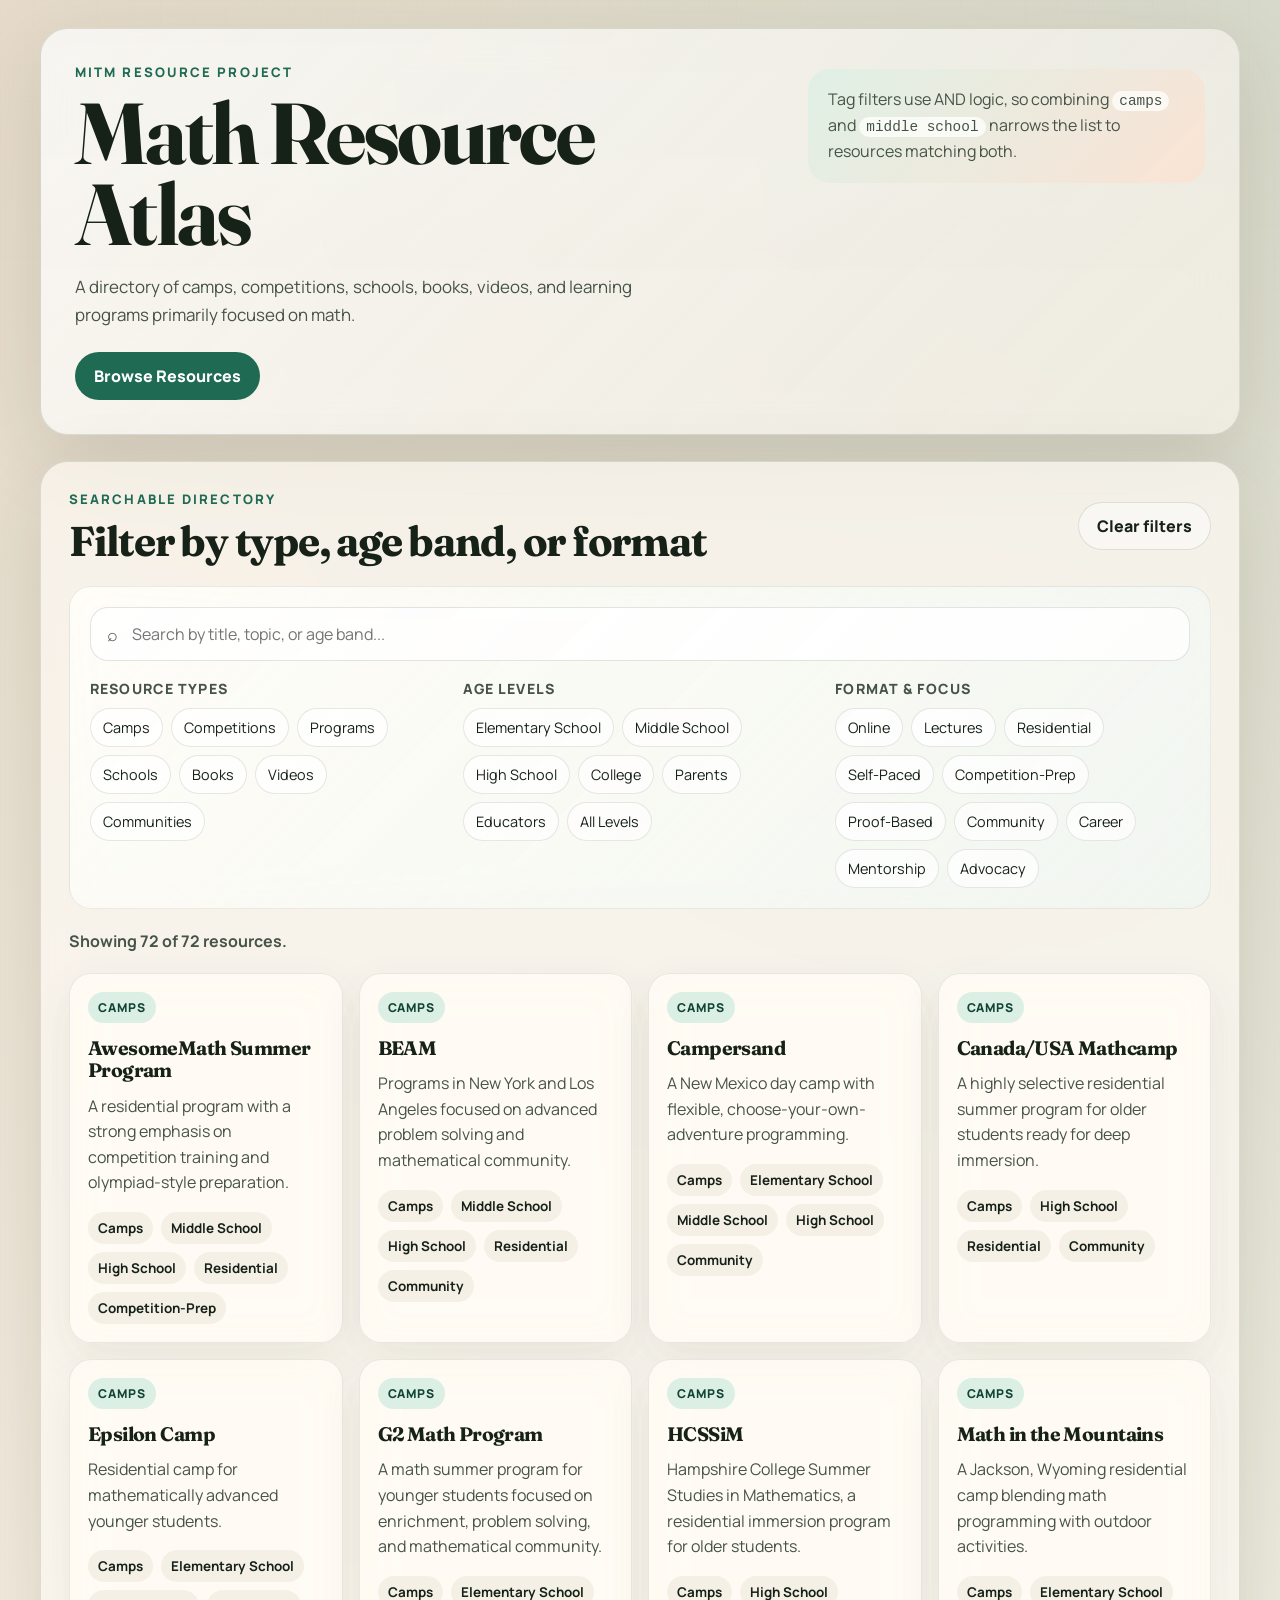
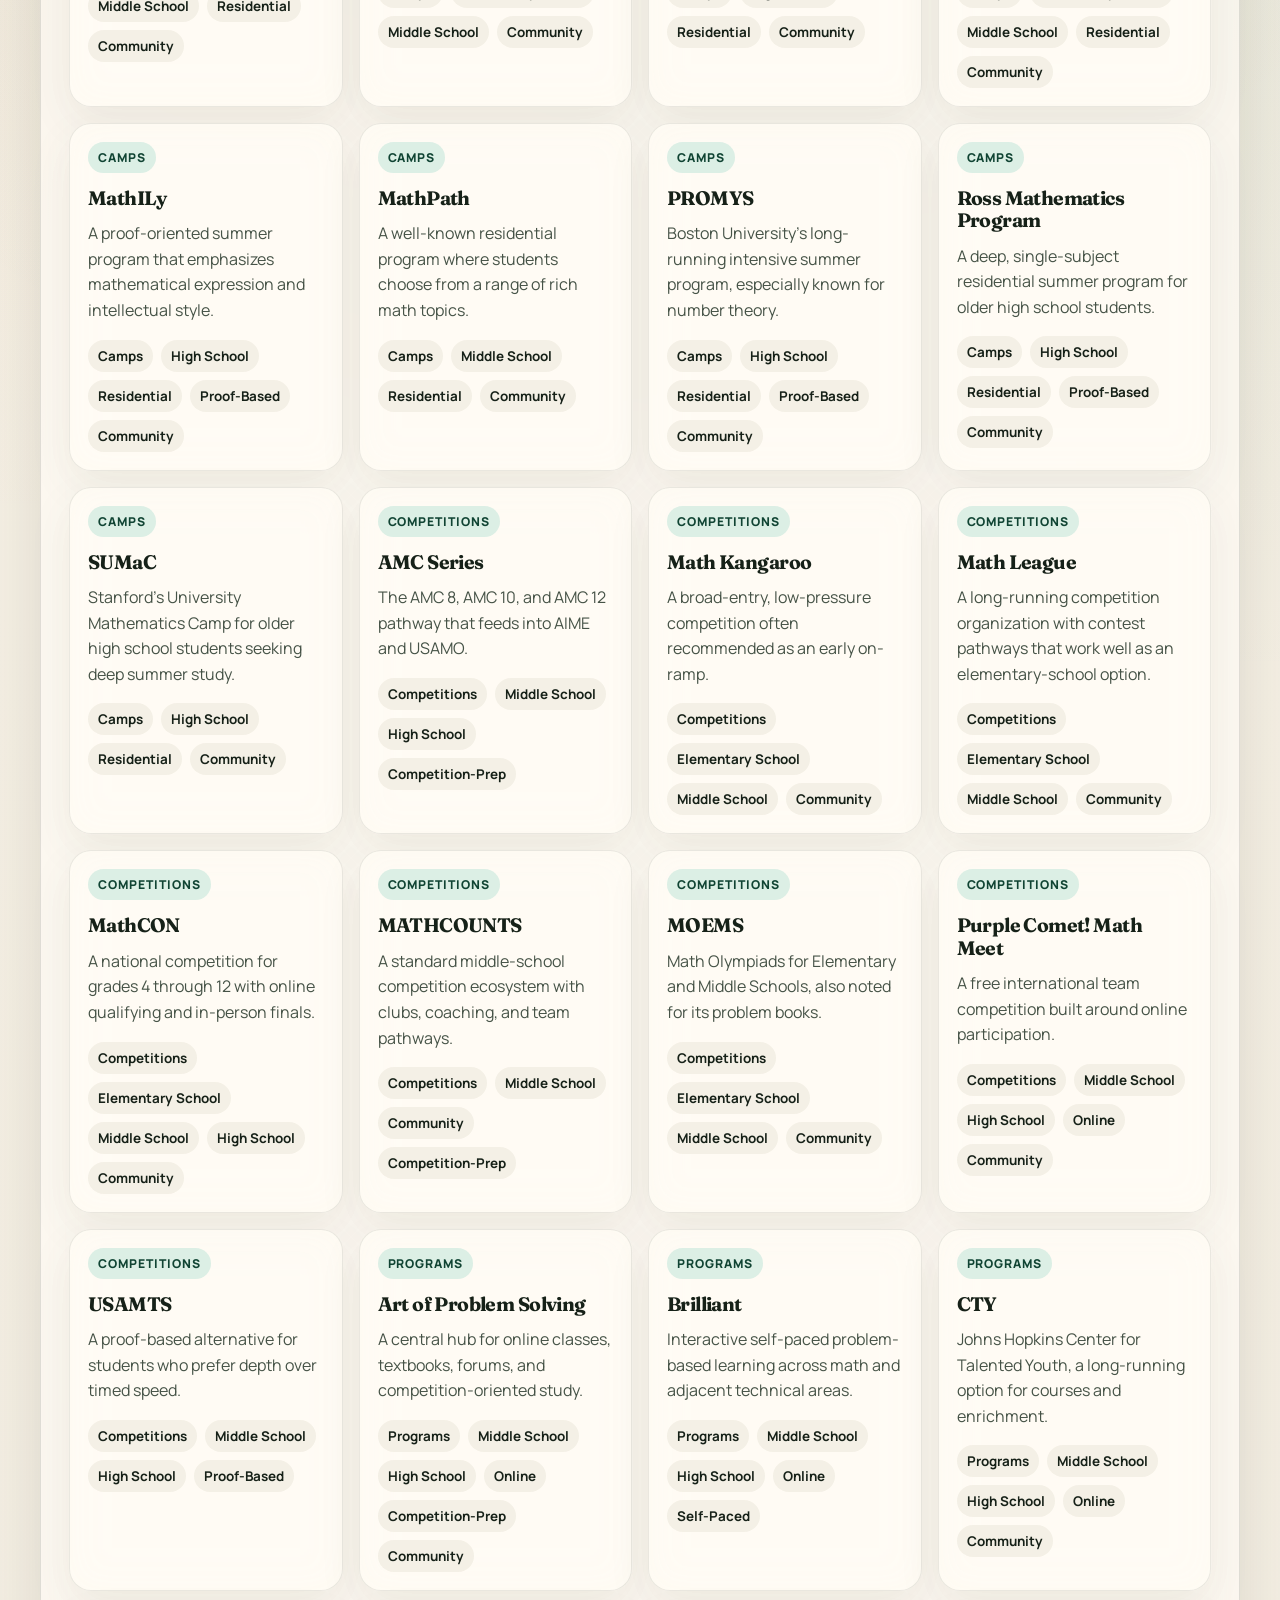
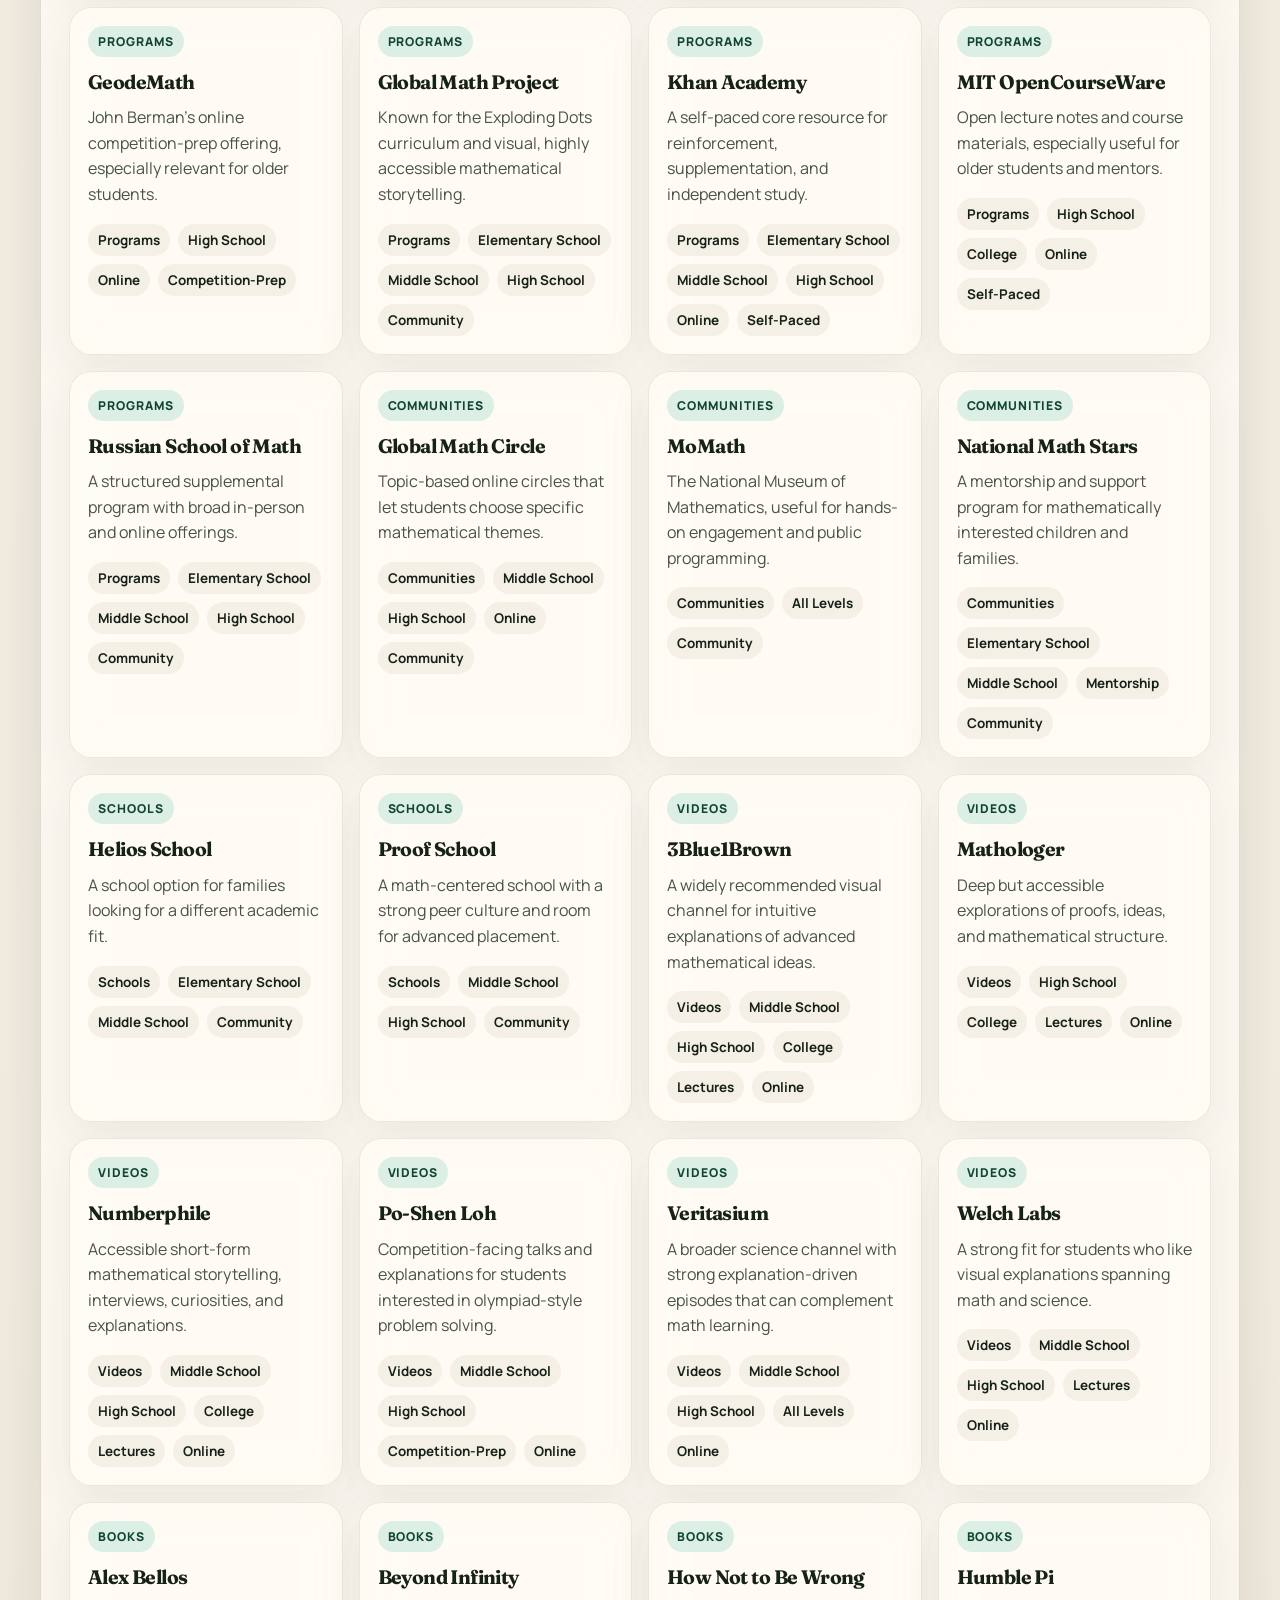
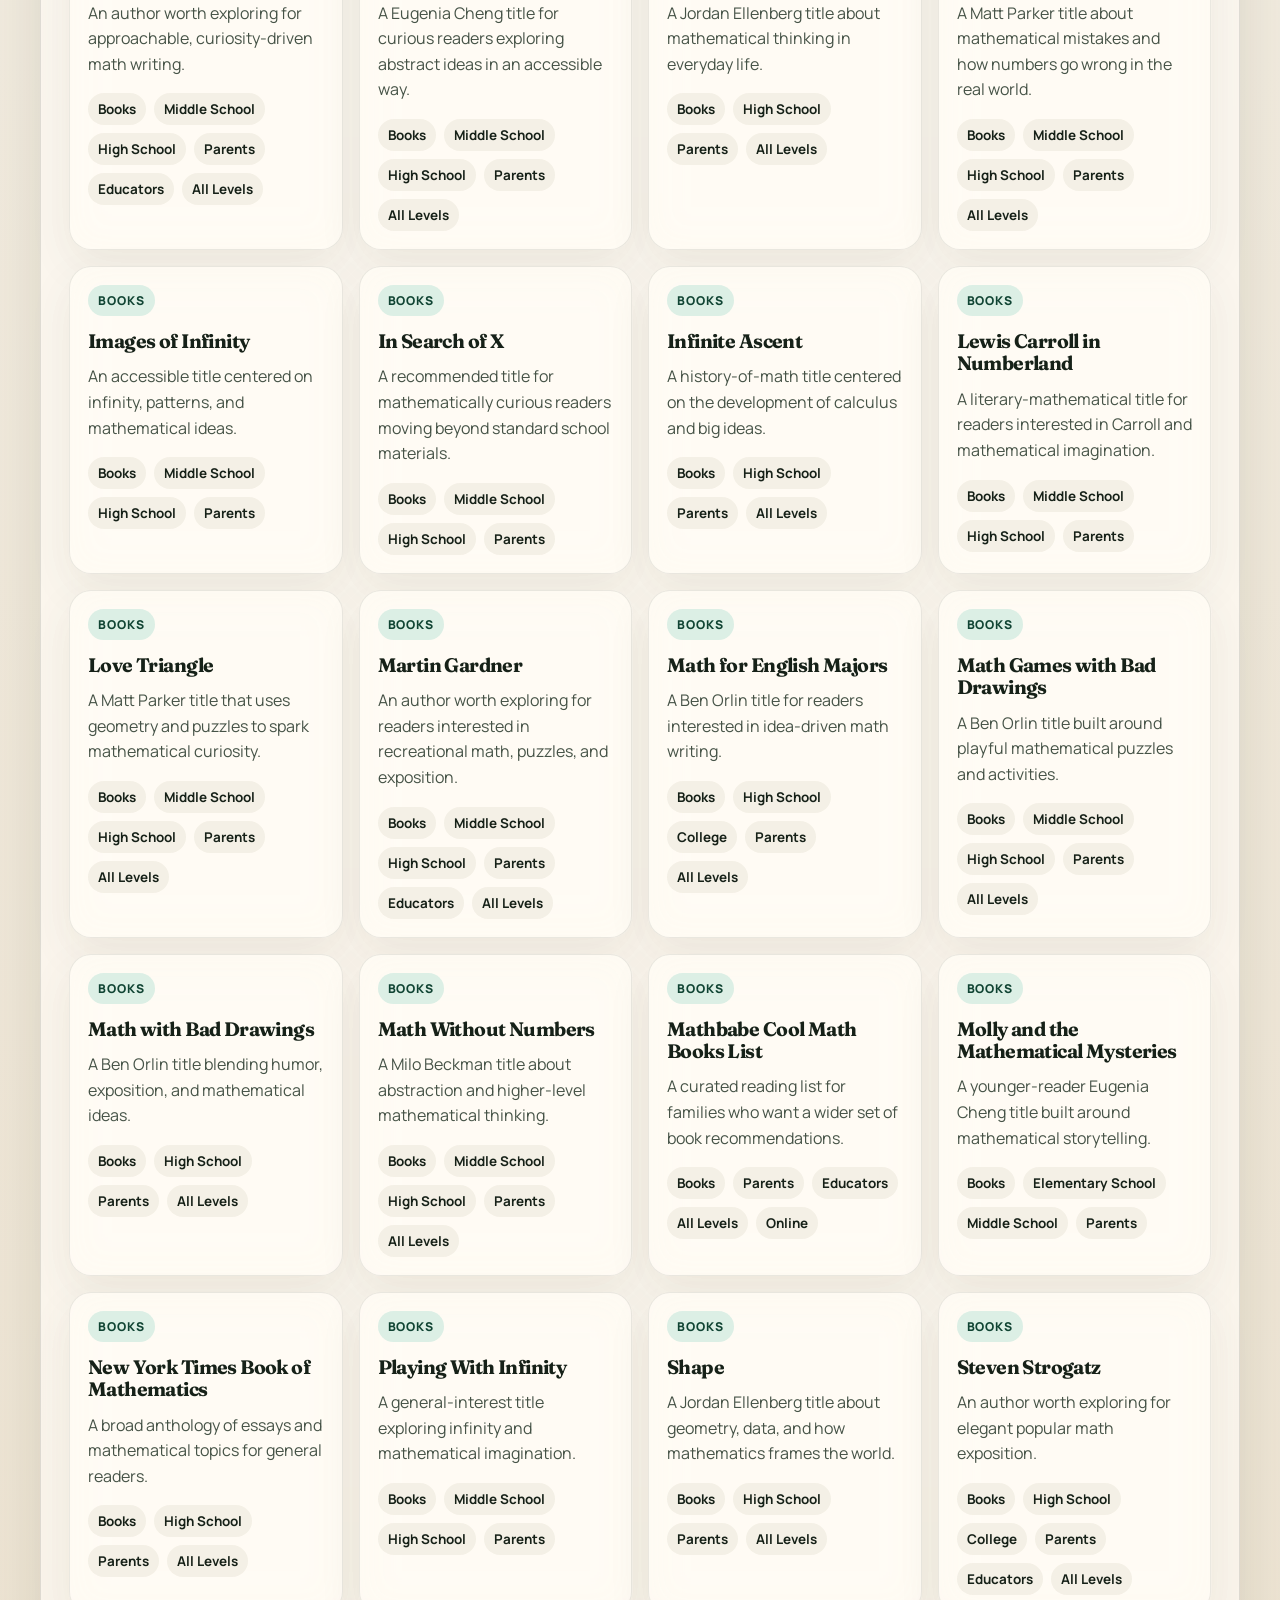
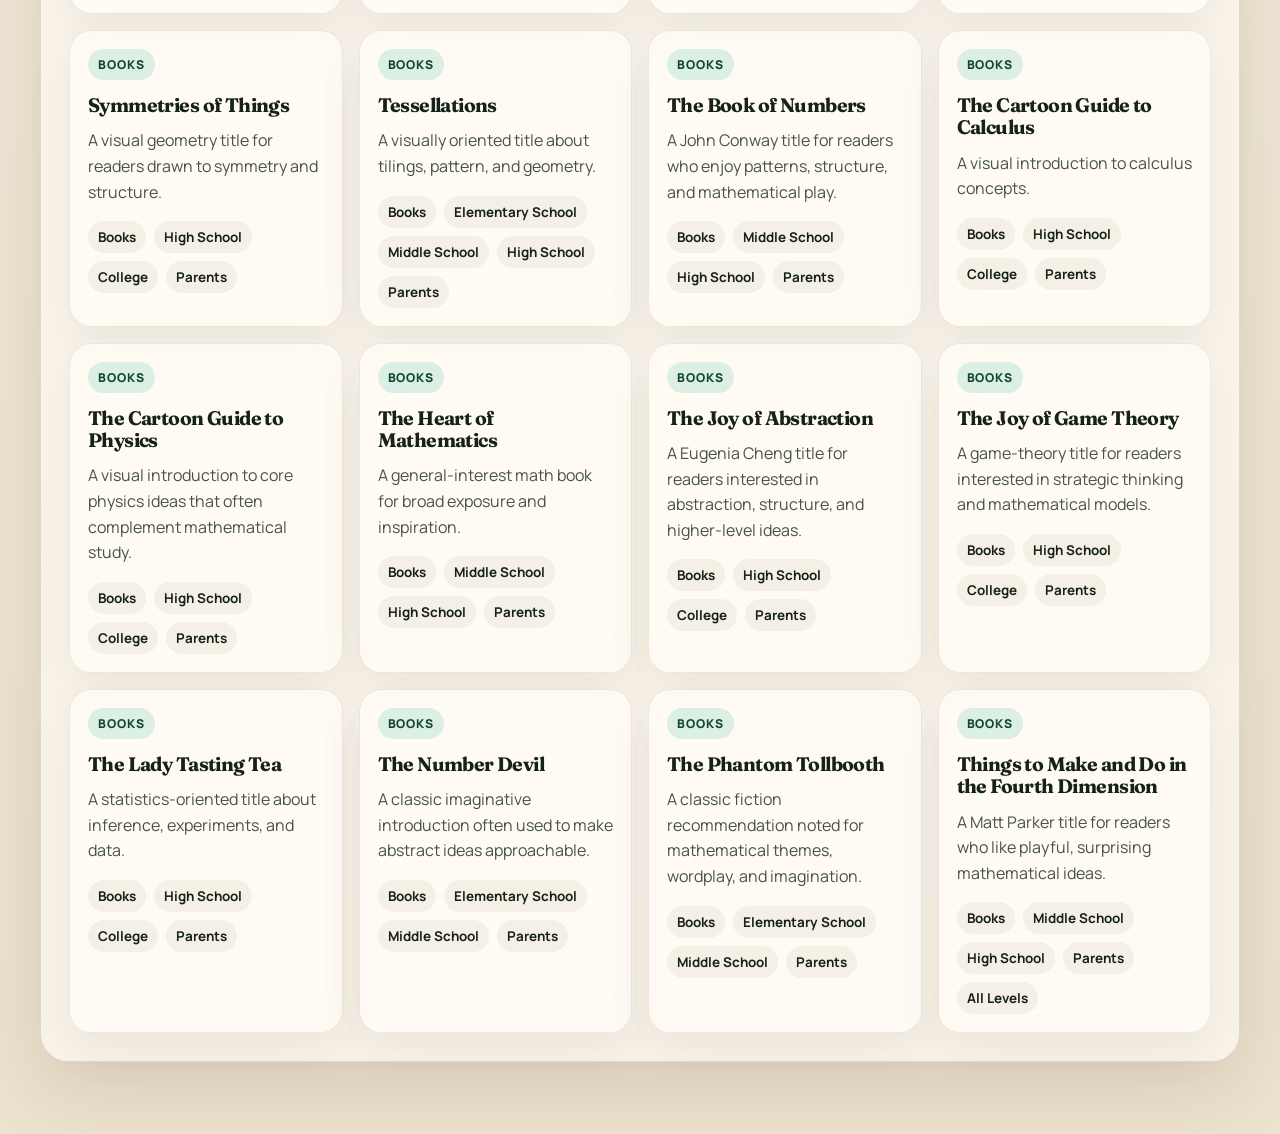
==== index.html @ 4376281f "Initial math resource site" ====
<!doctype html>
<html lang="en">
  <head>
    <meta charset="UTF-8" />
    <meta name="viewport" content="width=device-width, initial-scale=1.0" />
    <title>MITM Math Resource Atlas</title>
    <meta
      name="description"
      content="A directory of camps, competitions, schools, books, videos, and learning programs primarily focused on math."
    />
    <link
      rel="icon"
      href="data:image/svg+xml,%3Csvg xmlns='http://www.w3.org/2000/svg' viewBox='0 0 64 64'%3E%3Crect width='64' height='64' rx='16' fill='%231f6a53'/%3E%3Cpath d='M18 46V18h6l8 18 8-18h6v28h-5V28l-7 15h-4l-7-15v18z' fill='%23fff7ef'/%3E%3C/svg%3E"
    />
    <link rel="preconnect" href="https://fonts.googleapis.com" />
    <link rel="preconnect" href="https://fonts.gstatic.com" crossorigin />
    <link
      href="https://fonts.googleapis.com/css2?family=Fraunces:opsz,wght@9..144,600;9..144,700&family=Manrope:wght@400;500;700;800&display=swap"
      rel="stylesheet"
    />
    <link rel="stylesheet" href="./styles.css" />
  </head>
  <body>
    <div class="page-shell">
      <header class="hero">
        <div class="hero-copy">
          <p class="eyebrow">MITM Resource Project</p>
          <h1>Math Resource Atlas</h1>
          <p class="lede">
            A directory of camps, competitions, schools, books, videos, and
            learning programs primarily focused on math.
          </p>
          <div class="hero-actions">
            <a class="button button-primary" href="#directory">
              Browse Resources
            </a>
          </div>
        </div>
        <div class="hero-panel">
          <p class="panel-note">
            Tag filters use AND logic, so combining
            <code>camps</code> and <code>middle school</code> narrows the list
            to resources matching both.
          </p>
        </div>
      </header>

      <main>
        <section id="directory" class="directory-section">
          <div class="section-heading directory-heading">
            <div>
              <p class="eyebrow">Searchable Directory</p>
              <h2>Filter by type, age band, or format</h2>
            </div>
            <button id="clear-filters" class="button button-tertiary" type="button">
              Clear filters
            </button>
          </div>

          <div class="control-panel">
            <label class="search-wrap" for="search-input">
              <span class="search-icon" aria-hidden="true">⌕</span>
              <input
                id="search-input"
                type="search"
                placeholder="Search by title, topic, or age band..."
                autocomplete="off"
              />
            </label>

            <div class="filter-columns">
              <div class="filter-group">
                <h3>Resource Types</h3>
                <div id="type-filters" class="chip-row"></div>
              </div>
              <div class="filter-group">
                <h3>Age Levels</h3>
                <div id="age-filters" class="chip-row"></div>
              </div>
              <div class="filter-group">
                <h3>Format & Focus</h3>
                <div id="focus-filters" class="chip-row"></div>
              </div>
            </div>
          </div>

          <div class="results-bar">
            <p id="results-copy">Loading resources...</p>
          </div>

          <div id="resource-grid" class="resource-grid" aria-live="polite"></div>
          <div id="empty-state" class="empty-state" hidden>
            <h3>No resources match the current filters.</h3>
            <p>Try clearing a tag or broadening the search terms.</p>
          </div>
        </section>
      </main>
    </div>

    <script defer src="./resources.js"></script>
    <script defer src="./app.js"></script>
  </body>
</html>
---- styles.css ----
:root {
  --bg: #f4efe4;
  --bg-strong: #efe6d6;
  --paper: rgba(255, 252, 245, 0.82);
  --ink: #162118;
  --ink-soft: #465347;
  --line: rgba(22, 33, 24, 0.12);
  --accent: #1f6a53;
  --accent-strong: #104433;
  --accent-soft: #dcefe5;
  --sun: #c96e3b;
  --sun-soft: #fde2d1;
  --shadow: 0 24px 80px rgba(47, 37, 17, 0.13);
  --radius-xl: 28px;
  --radius-lg: 22px;
  --radius-md: 16px;
  --radius-sm: 999px;
}

* {
  box-sizing: border-box;
}

html {
  scroll-behavior: smooth;
}

body {
  margin: 0;
  min-height: 100vh;
  color: var(--ink);
  font-family: "Manrope", sans-serif;
  background:
    radial-gradient(circle at top left, rgba(201, 110, 59, 0.12), transparent 28%),
    radial-gradient(circle at top right, rgba(31, 106, 83, 0.15), transparent 30%),
    linear-gradient(180deg, #f8f3e7 0%, var(--bg) 58%, #ede2ce 100%);
}

body::before {
  content: "";
  position: fixed;
  inset: 0;
  pointer-events: none;
  opacity: 0.35;
  background-image:
    linear-gradient(rgba(22, 33, 24, 0.025) 1px, transparent 1px),
    linear-gradient(90deg, rgba(22, 33, 24, 0.025) 1px, transparent 1px);
  background-size: 32px 32px;
  mask-image: linear-gradient(180deg, rgba(0, 0, 0, 0.75), transparent 92%);
}

.page-shell {
  width: min(1200px, calc(100% - 2rem));
  margin: 0 auto;
  padding: 28px 0 72px;
}

.hero,
.source-section,
.directory-section,
.control-panel,
.resource-card,
.source-card,
.stat-card {
  backdrop-filter: blur(18px);
}

.hero {
  display: grid;
  grid-template-columns: minmax(0, 1.6fr) minmax(300px, 0.9fr);
  gap: 28px;
  align-items: stretch;
  padding: 34px;
  border: 1px solid var(--line);
  border-radius: var(--radius-xl);
  background:
    linear-gradient(135deg, rgba(255, 255, 255, 0.75), rgba(247, 242, 233, 0.68)),
    linear-gradient(180deg, rgba(31, 106, 83, 0.04), transparent 70%);
  box-shadow: var(--shadow);
  animation: lift-in 520ms ease-out both;
}

.hero-copy h1,
.section-heading h2,
.resource-card h3,
.source-card h3,
.empty-state h3 {
  margin: 0;
  font-family: "Fraunces", serif;
  letter-spacing: -0.03em;
}

.hero-copy h1 {
  max-width: 12ch;
  font-size: clamp(2.8rem, 8vw, 5.4rem);
  line-height: 0.94;
}

.eyebrow {
  margin: 0 0 12px;
  font-size: 0.82rem;
  font-weight: 800;
  letter-spacing: 0.16em;
  text-transform: uppercase;
  color: var(--accent);
}

.lede,
.section-copy,
.panel-note,
.card-description,
.card-note,
.source-card p,
.empty-state p,
.results-bar p {
  color: var(--ink-soft);
  line-height: 1.6;
}

.hero-copy .lede {
  max-width: 62ch;
  margin: 18px 0 0;
  font-size: 1.06rem;
}

.hero-actions {
  display: flex;
  flex-wrap: wrap;
  gap: 12px;
  margin-top: 24px;
}

.button {
  display: inline-flex;
  align-items: center;
  justify-content: center;
  gap: 8px;
  padding: 12px 18px;
  border-radius: var(--radius-sm);
  border: 1px solid transparent;
  font: inherit;
  font-weight: 800;
  text-decoration: none;
  cursor: pointer;
  transition:
    transform 180ms ease,
    background-color 180ms ease,
    border-color 180ms ease,
    color 180ms ease;
}

.button:hover {
  transform: translateY(-1px);
}

.button-primary {
  color: #fff;
  background: var(--accent);
}

.button-primary:hover {
  background: var(--accent-strong);
}

.button-secondary {
  color: var(--accent-strong);
  border-color: rgba(31, 106, 83, 0.2);
  background: rgba(255, 255, 255, 0.54);
}

.button-secondary:hover,
.button-tertiary:hover {
  border-color: rgba(31, 106, 83, 0.35);
  background: rgba(220, 239, 229, 0.7);
}

.button-tertiary {
  color: var(--ink);
  border-color: var(--line);
  background: rgba(255, 255, 255, 0.48);
}

.hero-panel {
  display: grid;
  grid-template-columns: repeat(2, minmax(0, 1fr));
  gap: 14px;
  align-content: start;
}

.stat-card {
  padding: 18px;
  border: 1px solid rgba(22, 33, 24, 0.09);
  border-radius: var(--radius-lg);
  background: rgba(255, 251, 246, 0.75);
}

.stat-card strong {
  display: block;
  margin-top: 10px;
  font-size: 2rem;
  line-height: 1;
}

.stat-label {
  font-size: 0.82rem;
  font-weight: 800;
  letter-spacing: 0.08em;
  text-transform: uppercase;
  color: var(--ink-soft);
}

.panel-note {
  margin: 6px 0 0;
  padding: 18px 20px;
  grid-column: 1 / -1;
  border-radius: var(--radius-lg);
  background: linear-gradient(135deg, rgba(220, 239, 229, 0.84), rgba(253, 226, 209, 0.82));
}

code {
  padding: 2px 7px;
  border-radius: 999px;
  background: rgba(255, 255, 255, 0.72);
  font-family: ui-monospace, SFMono-Regular, Menlo, Consolas, monospace;
  font-size: 0.9em;
}

main {
  display: grid;
  gap: 26px;
  margin-top: 26px;
}

.source-section,
.directory-section {
  padding: 28px;
  border: 1px solid var(--line);
  border-radius: var(--radius-xl);
  background: rgba(255, 251, 245, 0.68);
  box-shadow: var(--shadow);
}

.section-heading {
  display: flex;
  justify-content: space-between;
  gap: 18px;
  align-items: end;
}

.section-heading h2 {
  font-size: clamp(1.8rem, 4vw, 2.6rem);
  line-height: 1.02;
}

.section-copy {
  max-width: 44ch;
  margin: 0;
}

.source-grid {
  display: grid;
  grid-template-columns: repeat(auto-fit, minmax(220px, 1fr));
  gap: 16px;
  margin-top: 22px;
}

.source-card,
.resource-card {
  border: 1px solid rgba(22, 33, 24, 0.09);
  border-radius: var(--radius-lg);
  background: var(--paper);
  box-shadow: 0 16px 46px rgba(47, 37, 17, 0.07);
}

.source-card {
  padding: 20px;
}

.source-card .card-kicker {
  margin: 0 0 10px;
  font-size: 0.75rem;
  font-weight: 800;
  letter-spacing: 0.1em;
  text-transform: uppercase;
  color: var(--sun);
}

.source-card h3 {
  font-size: 1.18rem;
  margin-bottom: 10px;
}

.source-card a,
.card-link {
  color: var(--accent-strong);
  font-weight: 800;
  text-decoration: none;
}

.source-card a:hover,
.card-link:hover {
  text-decoration: underline;
}

.directory-heading {
  align-items: center;
}

.control-panel {
  margin-top: 24px;
  padding: 20px;
  border-radius: var(--radius-lg);
  border: 1px solid rgba(22, 33, 24, 0.08);
  background: linear-gradient(135deg, rgba(255, 253, 248, 0.9), rgba(236, 245, 240, 0.66));
}

.search-wrap {
  display: flex;
  align-items: center;
  gap: 12px;
  padding: 14px 16px;
  border-radius: 18px;
  border: 1px solid rgba(22, 33, 24, 0.12);
  background: rgba(255, 255, 255, 0.82);
  transition: border-color 180ms ease, box-shadow 180ms ease;
}

.search-wrap:focus-within {
  border-color: rgba(31, 106, 83, 0.46);
  box-shadow: 0 0 0 4px rgba(31, 106, 83, 0.1);
}

.search-icon {
  font-size: 1.1rem;
  color: var(--ink-soft);
}

.search-wrap input {
  width: 100%;
  border: 0;
  outline: 0;
  color: var(--ink);
  font: inherit;
  background: transparent;
}

.filter-columns {
  display: grid;
  grid-template-columns: repeat(3, minmax(0, 1fr));
  gap: 18px;
  margin-top: 18px;
}

.filter-group h3 {
  margin: 0 0 10px;
  font-size: 0.88rem;
  font-weight: 800;
  letter-spacing: 0.08em;
  text-transform: uppercase;
  color: var(--ink-soft);
}

.chip-row {
  display: flex;
  flex-wrap: wrap;
  gap: 8px;
}

.chip-button,
.tag-pill,
.source-pill,
.category-pill {
  border-radius: var(--radius-sm);
}

.chip-button {
  border: 1px solid rgba(22, 33, 24, 0.1);
  padding: 9px 12px;
  color: var(--ink);
  background: rgba(255, 255, 255, 0.72);
  font: inherit;
  font-size: 0.9rem;
  cursor: pointer;
  transition:
    transform 160ms ease,
    background-color 160ms ease,
    border-color 160ms ease,
    color 160ms ease;
}

.chip-button:hover {
  transform: translateY(-1px);
  border-color: rgba(31, 106, 83, 0.3);
}

.chip-button.is-active {
  color: #fff;
  border-color: var(--accent);
  background: linear-gradient(135deg, var(--accent), #2d8f6d);
}

.results-bar {
  margin-top: 20px;
}

.results-bar p {
  margin: 0;
  font-weight: 700;
}

.resource-grid {
  display: grid;
  grid-template-columns: repeat(auto-fit, minmax(260px, 1fr));
  gap: 16px;
  margin-top: 18px;
}

.resource-card {
  padding: 18px;
  animation: fade-up 420ms ease both;
}

.card-head,
.source-row {
  display: flex;
  flex-wrap: wrap;
  gap: 8px;
  justify-content: space-between;
  align-items: center;
}

.category-pill {
  display: inline-flex;
  align-items: center;
  padding: 7px 10px;
  font-size: 0.76rem;
  font-weight: 800;
  letter-spacing: 0.08em;
  text-transform: uppercase;
  color: var(--accent-strong);
  background: var(--accent-soft);
}

.card-link {
  font-size: 0.92rem;
}

.card-link-muted {
  color: var(--ink-soft);
  text-decoration: none;
}

.resource-card h3 {
  margin-top: 14px;
  font-size: 1.22rem;
  line-height: 1.15;
}

.resource-title-link {
  color: inherit;
  text-decoration: none;
  transition: color 180ms ease;
}

.resource-title-link:hover {
  color: var(--accent);
}

.card-description {
  margin: 12px 0 0;
}

.tag-list {
  display: flex;
  flex-wrap: wrap;
  gap: 8px;
  list-style: none;
  padding: 0;
  margin: 16px 0 0;
}

.tag-pill {
  padding: 7px 10px;
  font-size: 0.84rem;
  font-weight: 700;
  color: var(--ink);
  background: rgba(244, 239, 228, 0.92);
}

.source-row {
  margin-top: 16px;
  justify-content: flex-start;
}

.source-pill {
  display: inline-flex;
  align-items: center;
  padding: 6px 9px;
  font-size: 0.76rem;
  font-weight: 800;
  color: var(--sun);
  background: var(--sun-soft);
}

.empty-state {
  margin-top: 18px;
  padding: 22px;
  text-align: center;
  border-radius: var(--radius-lg);
  border: 1px dashed rgba(22, 33, 24, 0.18);
  background: rgba(255, 255, 255, 0.52);
}

@keyframes lift-in {
  from {
    opacity: 0;
    transform: translateY(16px);
  }

  to {
    opacity: 1;
    transform: translateY(0);
  }
}

@keyframes fade-up {
  from {
    opacity: 0;
    transform: translateY(10px);
  }

  to {
    opacity: 1;
    transform: translateY(0);
  }
}

@media (max-width: 920px) {
  .hero,
  .filter-columns,
  .section-heading {
    grid-template-columns: 1fr;
  }

  .hero {
    padding: 24px;
  }

  .hero-panel {
    grid-template-columns: repeat(3, minmax(0, 1fr));
  }

  .section-heading {
    align-items: start;
  }
}

@media (max-width: 720px) {
  .page-shell {
    width: min(100% - 1rem, 1200px);
    padding-top: 14px;
  }

  .hero-panel {
    grid-template-columns: 1fr;
  }

  .source-section,
  .directory-section {
    padding: 20px;
  }

  .hero-copy h1 {
    max-width: none;
  }

  .resource-grid,
  .source-grid {
    grid-template-columns: 1fr;
  }
}
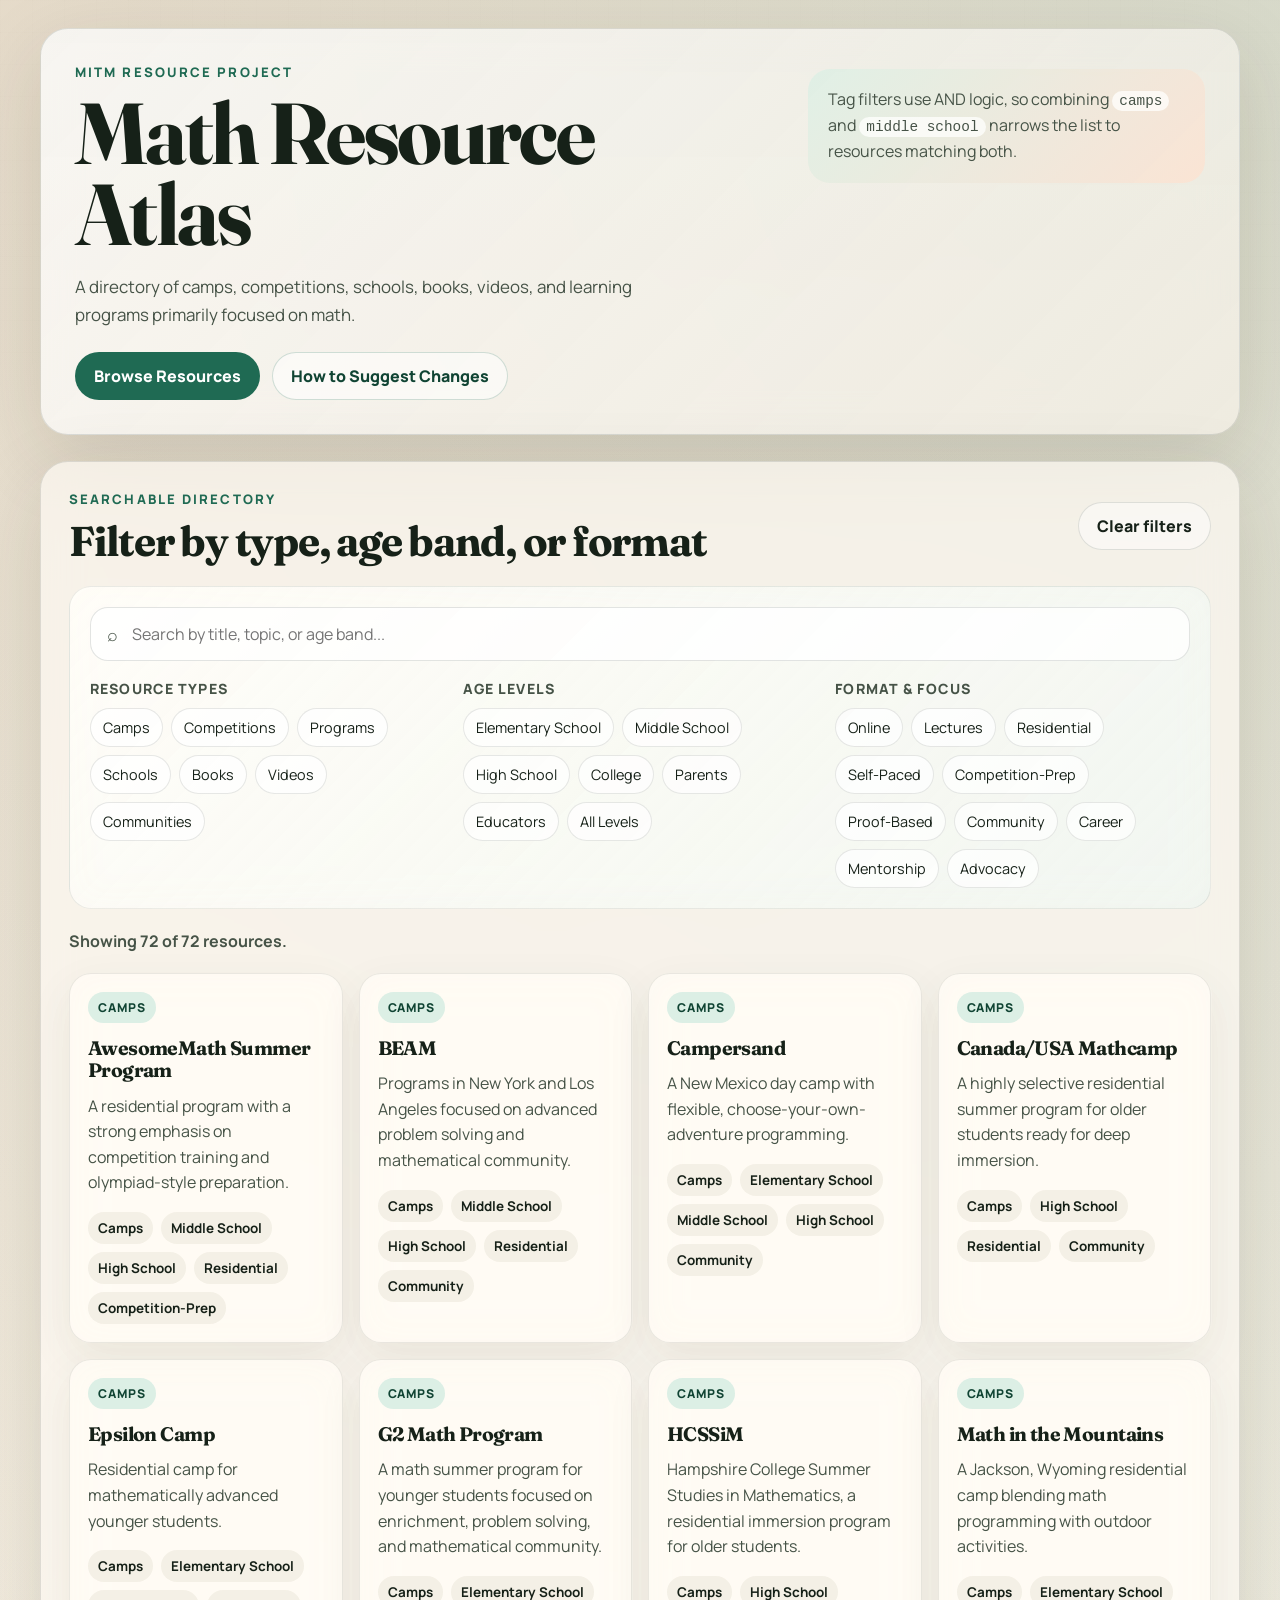
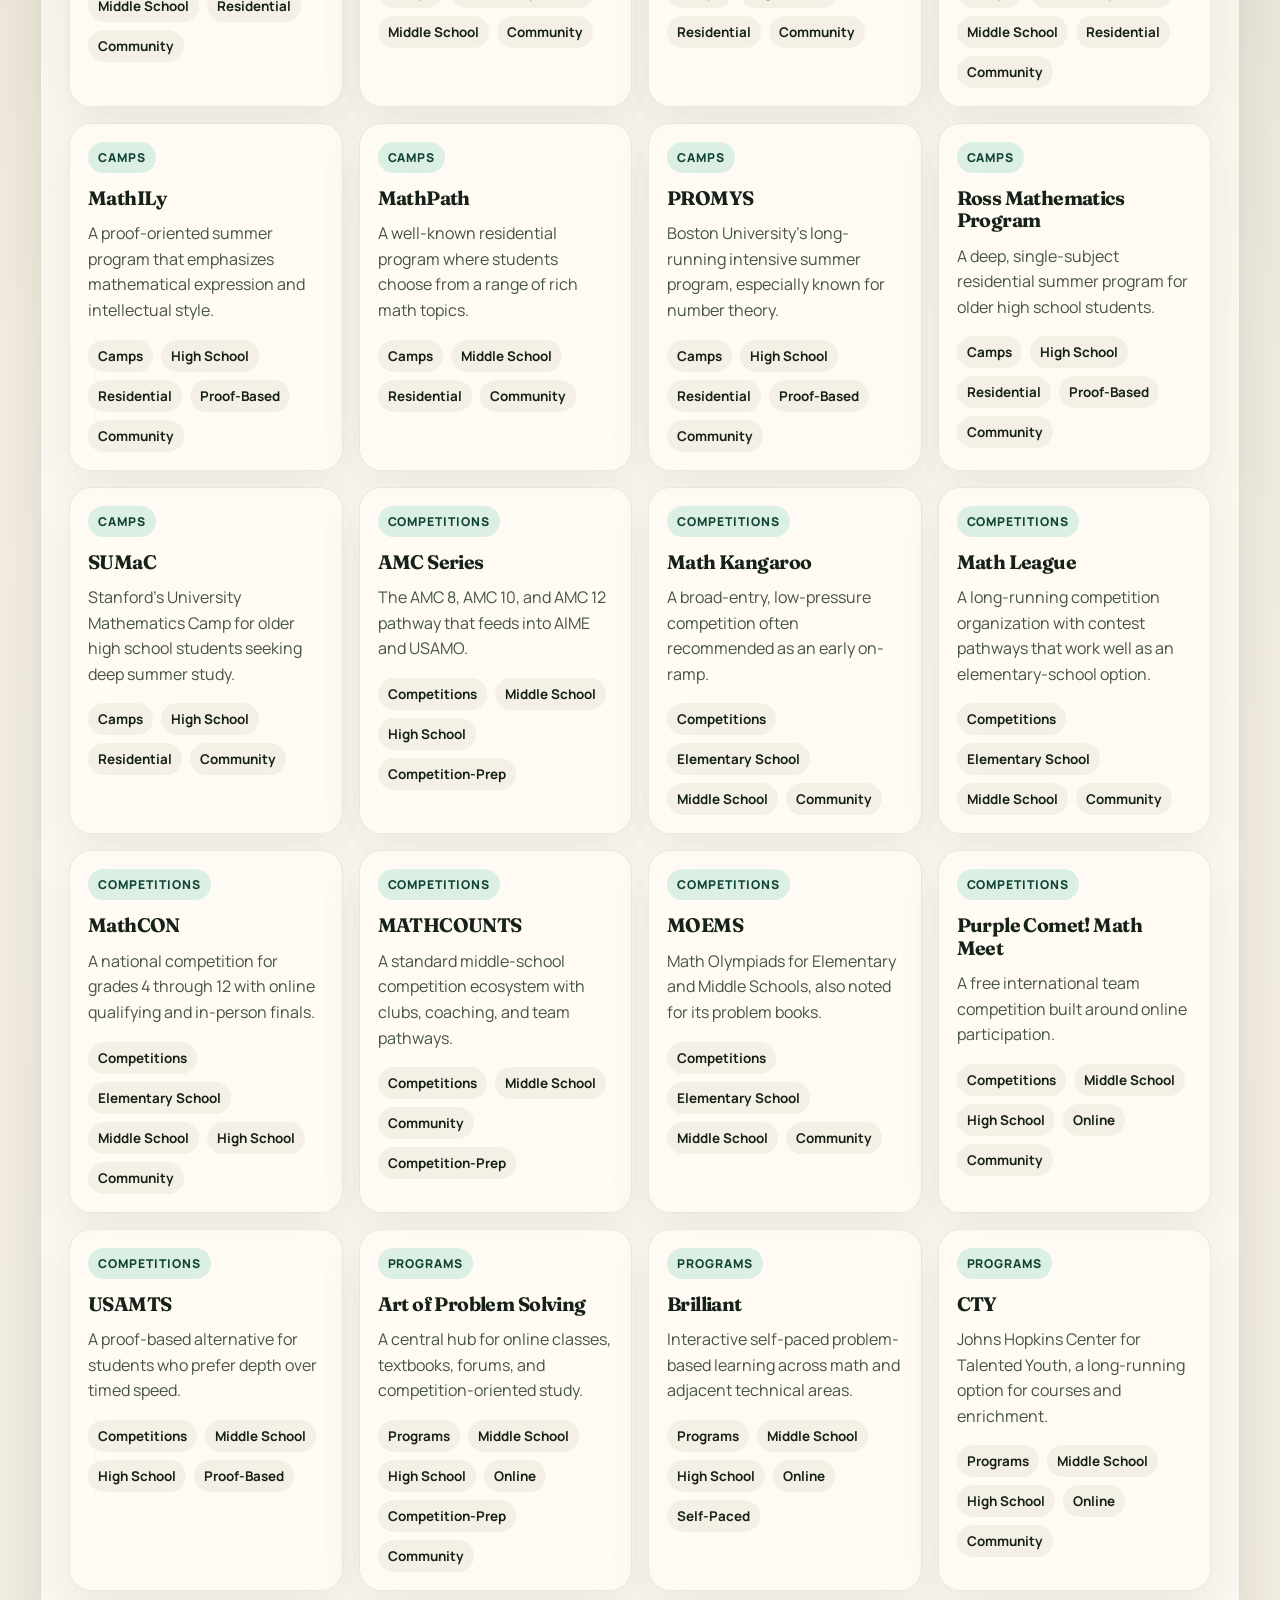
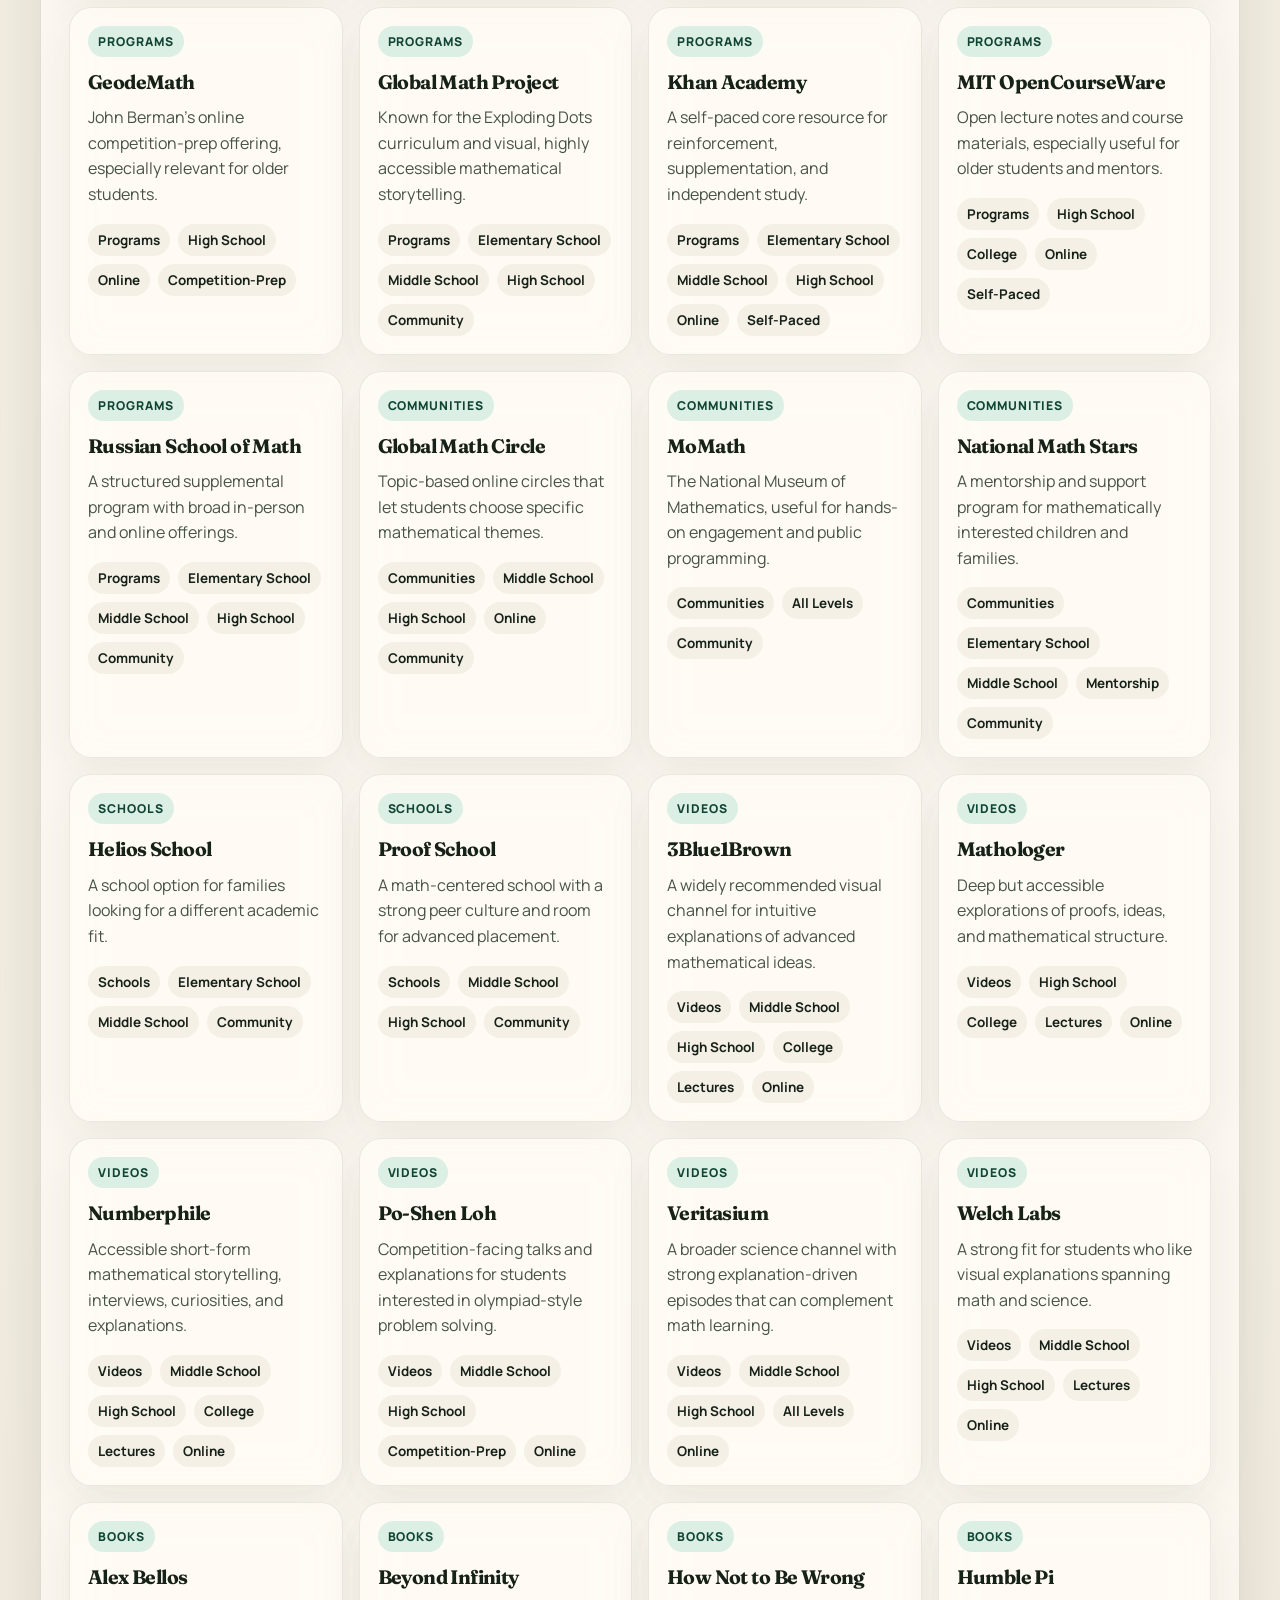
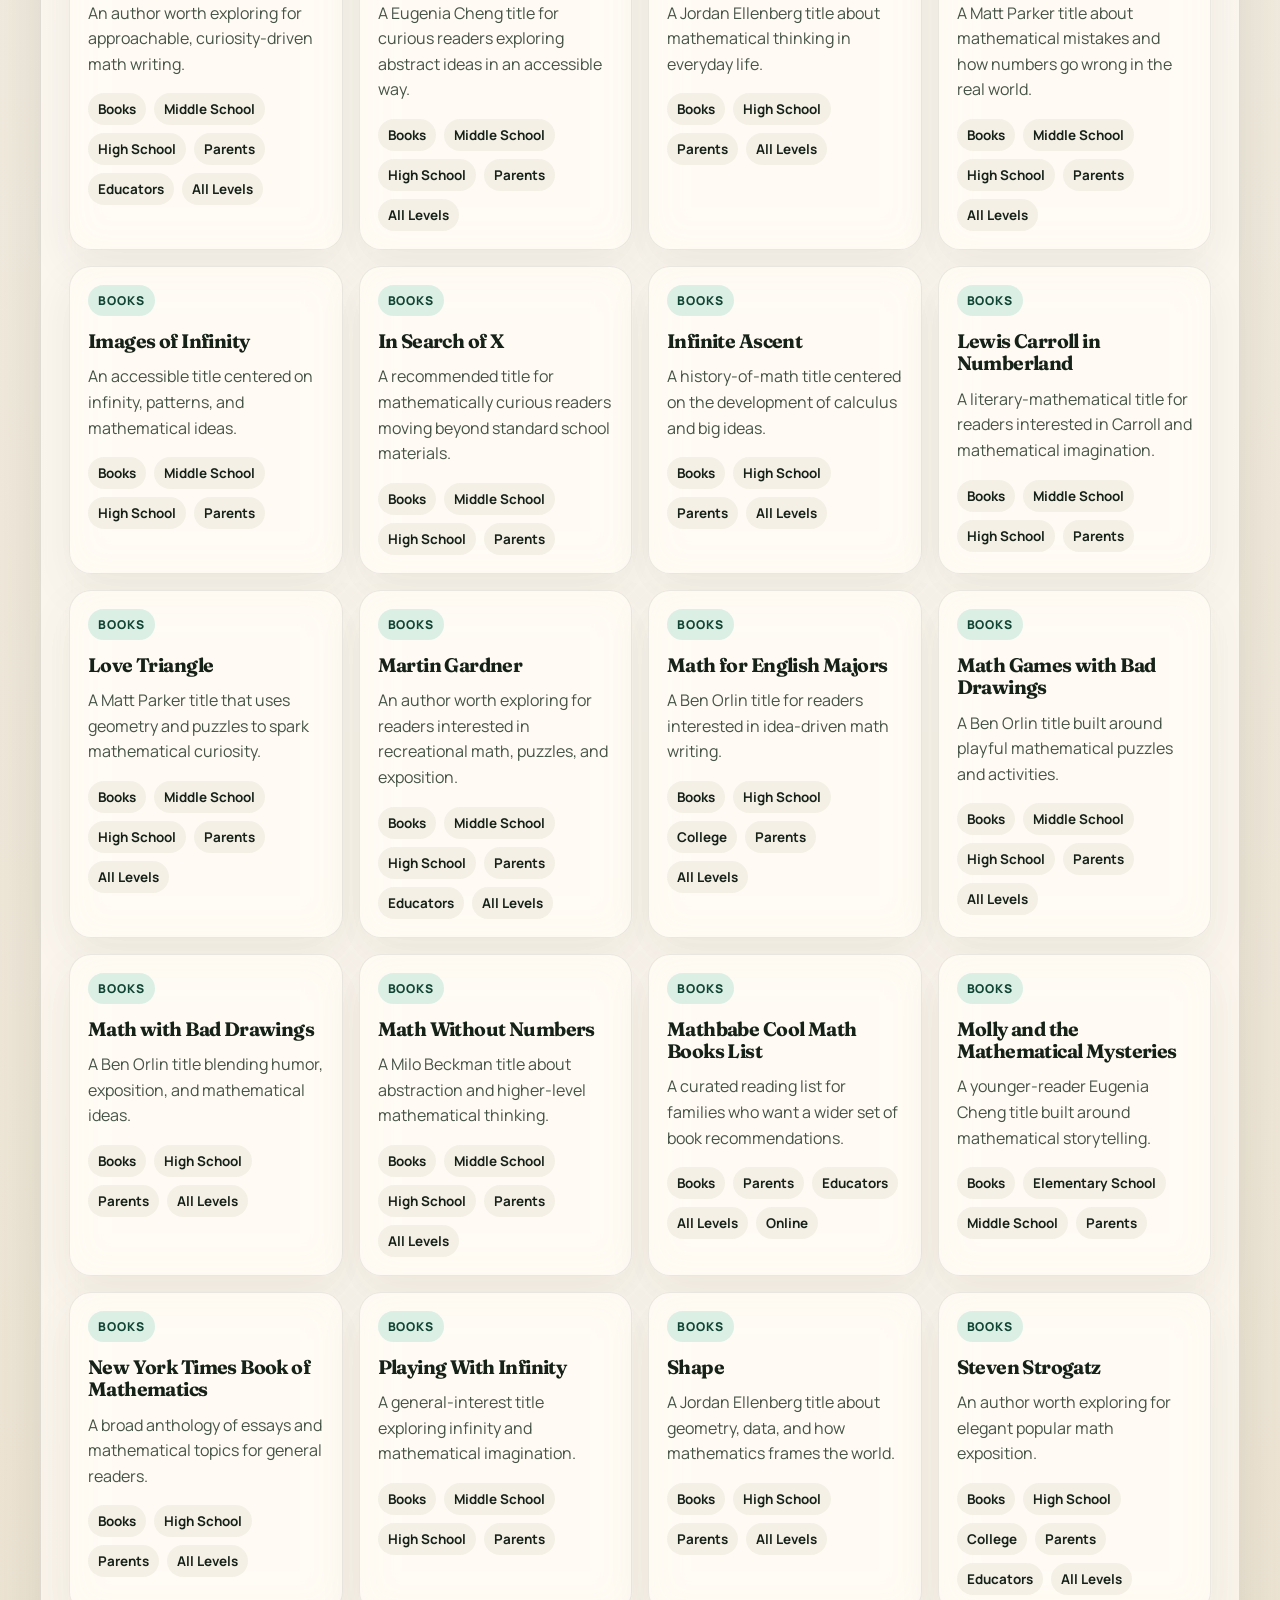
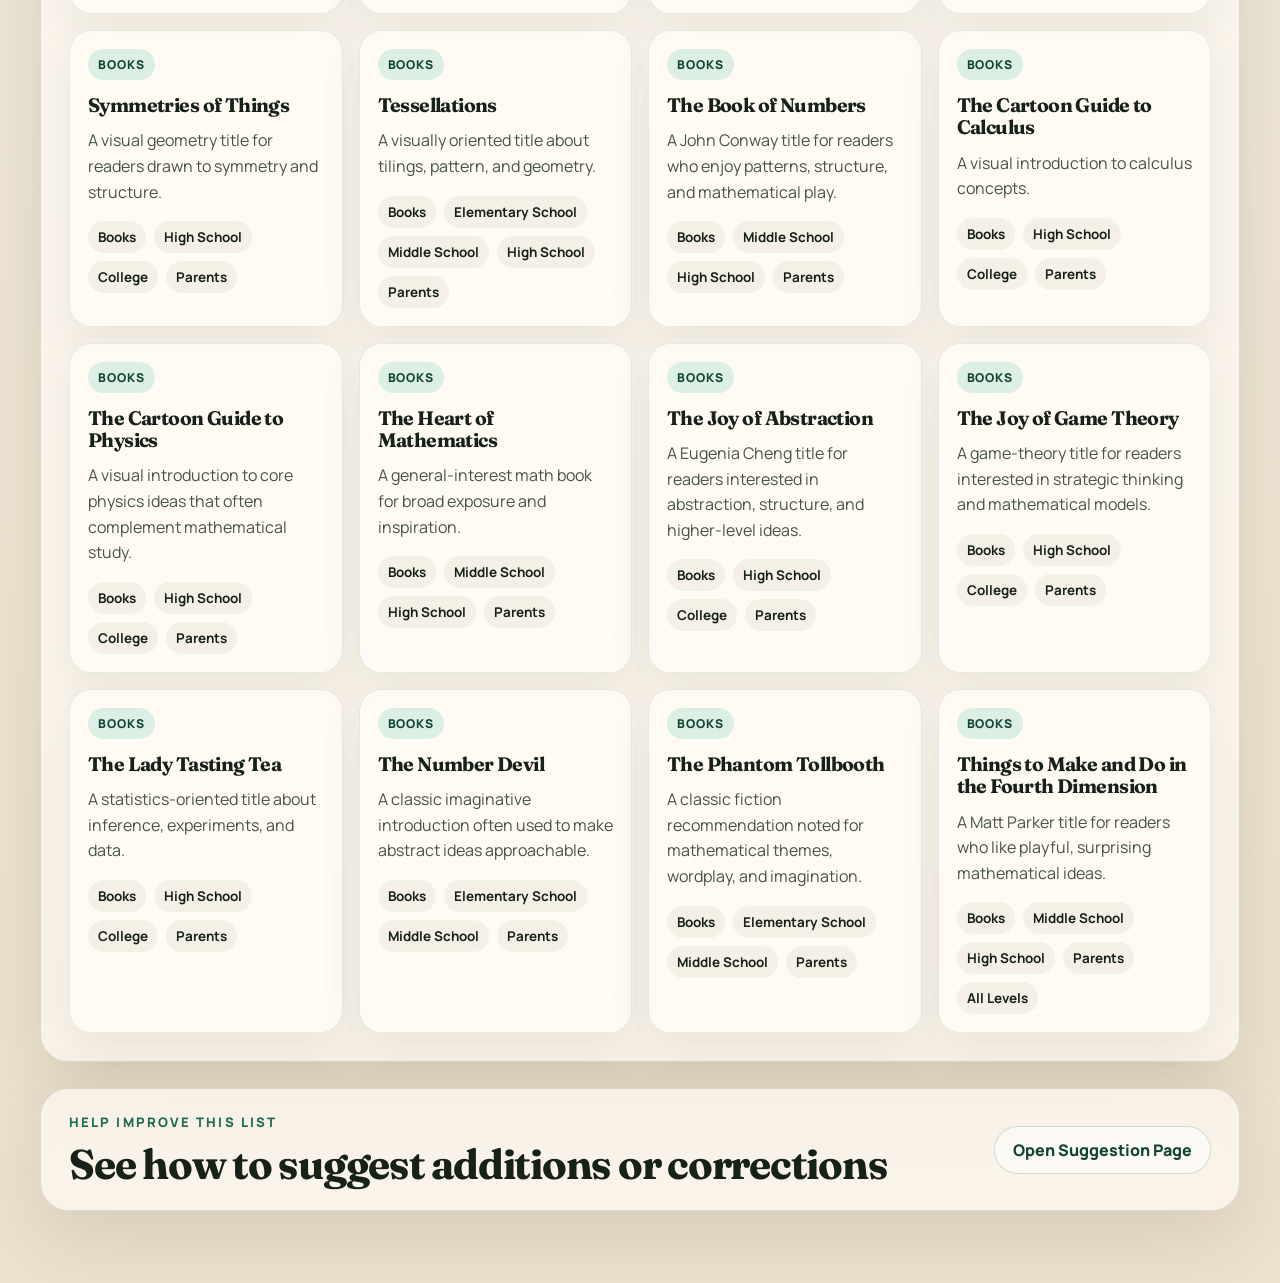
==== commit c9db52e4: "Add public suggestion page" ====
--- a/index.html
+++ b/index.html
@@ -33,6 +33,9 @@
           <div class="hero-actions">
             <a class="button button-primary" href="#directory">
               Browse Resources
+            </a>
+            <a class="button button-secondary" href="./suggest-changes.html">
+              How to Suggest Changes
             </a>
           </div>
         </div>
@@ -94,6 +97,18 @@
             <p>Try clearing a tag or broadening the search terms.</p>
           </div>
         </section>
+
+        <section class="directory-section cta-section">
+          <div class="section-heading cta-heading">
+            <div>
+              <p class="eyebrow">Help Improve This List</p>
+              <h2>See how to suggest additions or corrections</h2>
+            </div>
+            <a class="button button-secondary" href="./suggest-changes.html">
+              Open Suggestion Page
+            </a>
+          </div>
+        </section>
       </main>
     </div>
 
--- a/styles.css
+++ b/styles.css
@@ -80,6 +80,10 @@
   animation: lift-in 520ms ease-out both;
 }
 
+.hero-single {
+  grid-template-columns: minmax(0, 1.5fr) minmax(280px, 0.8fr);
+}
+
 .hero-copy h1,
 .section-heading h2,
 .resource-card h3,
@@ -415,6 +419,13 @@
   margin-top: 18px;
 }
 
+.suggestion-grid {
+  display: grid;
+  grid-template-columns: repeat(auto-fit, minmax(280px, 1fr));
+  gap: 16px;
+  margin-top: 20px;
+}
+
 .resource-card {
   padding: 18px;
   animation: fade-up 420ms ease both;
@@ -470,6 +481,32 @@
   margin: 12px 0 0;
 }
 
+.inline-link {
+  color: var(--accent-strong);
+  font-weight: 800;
+  text-decoration: none;
+}
+
+.inline-link:hover {
+  text-decoration: underline;
+}
+
+.guidance-list {
+  margin: 20px 0 0;
+  padding-left: 20px;
+  color: var(--ink-soft);
+  line-height: 1.8;
+}
+
+.cta-section {
+  padding-top: 24px;
+  padding-bottom: 24px;
+}
+
+.cta-heading {
+  align-items: center;
+}
+
 .tag-list {
   display: flex;
   flex-wrap: wrap;
